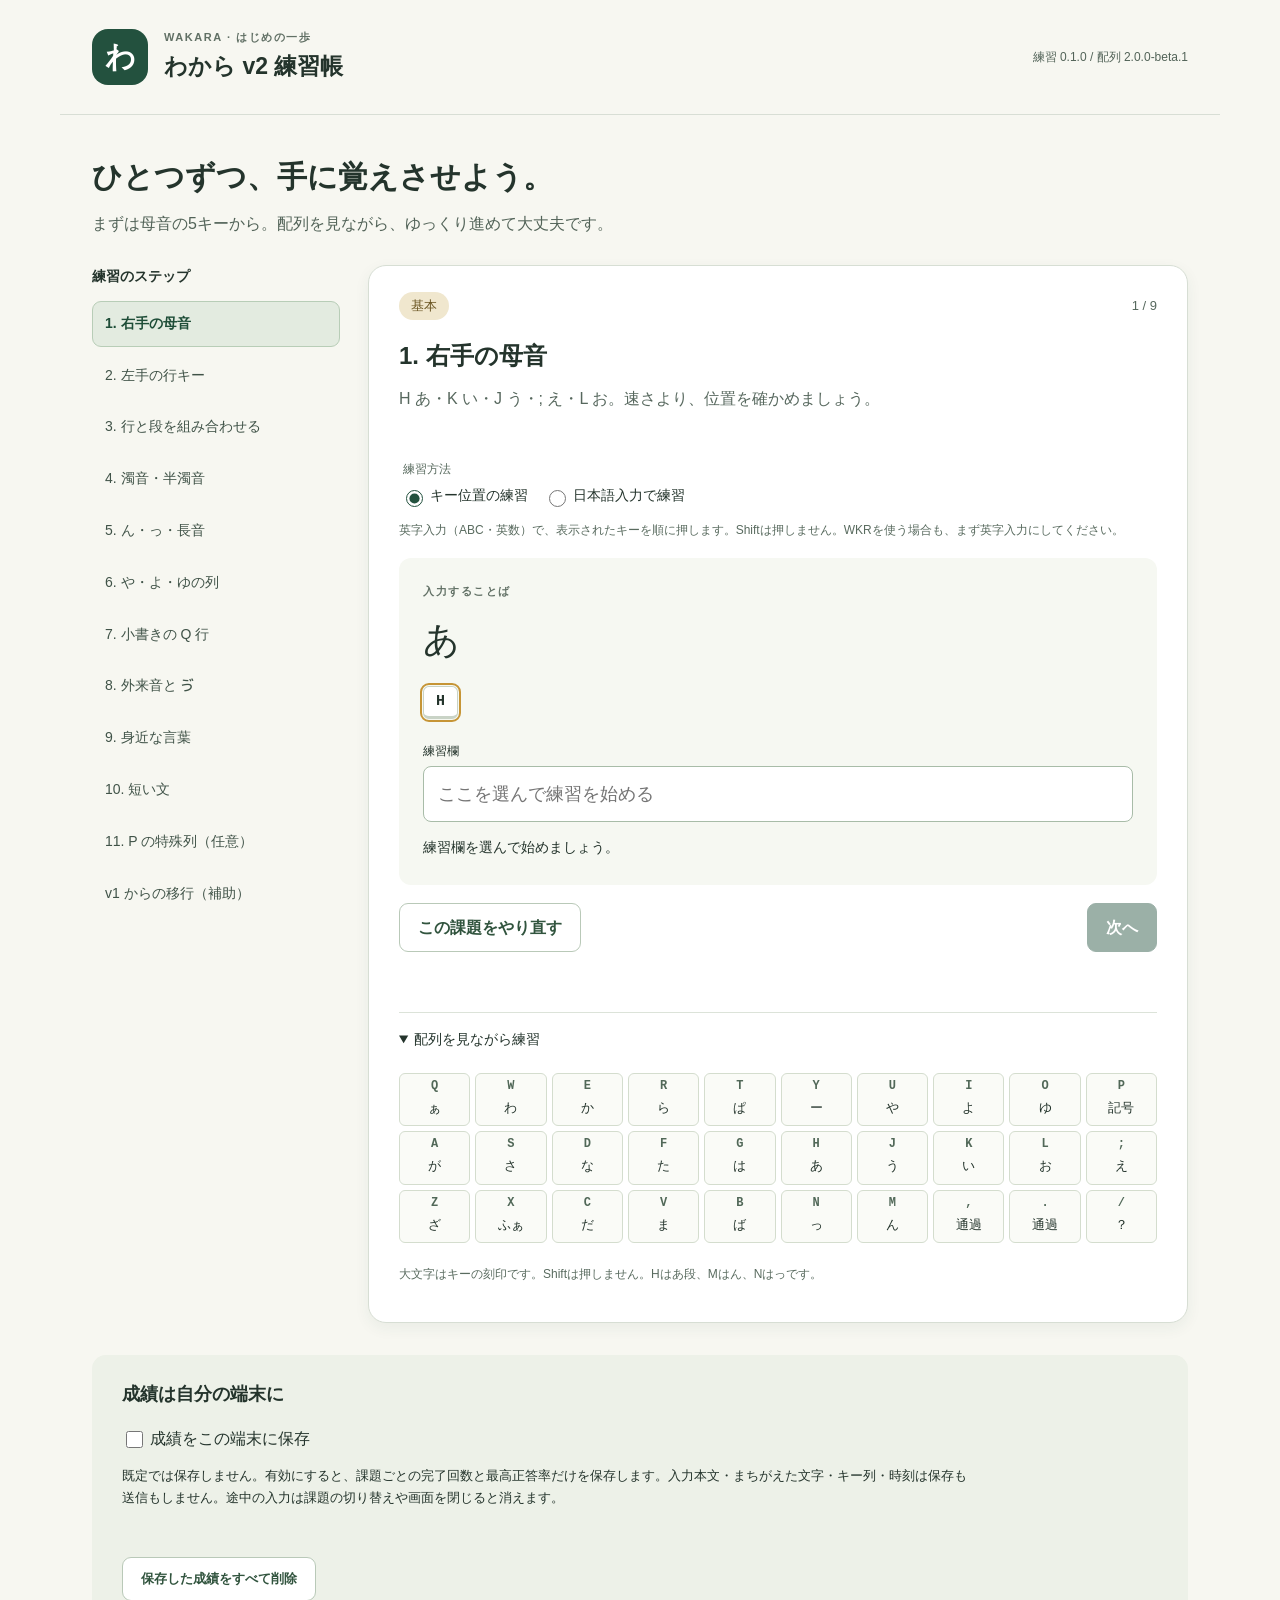
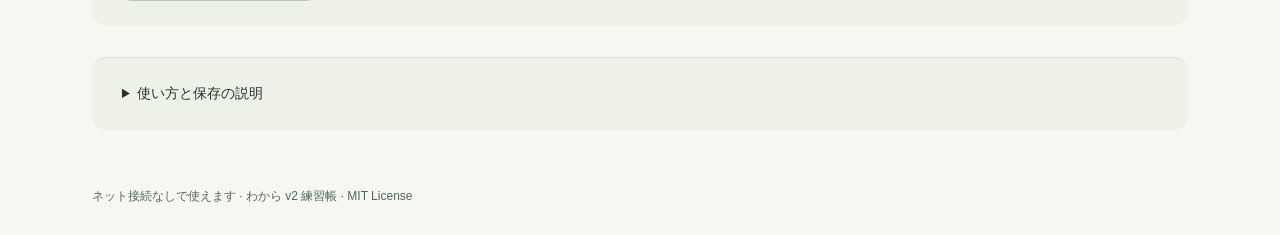
==== Resources/Practice/index.html @ 9de56400 "feat: prepare independent Wakara v2 public beta Add the reviewed converter, canonical layout snapsho" ====
<!doctype html>
<html lang="ja"><head><meta charset="utf-8">
<meta name="viewport" content="width=device-width,initial-scale=1">
<meta http-equiv="Content-Security-Policy" content="default-src 'none'; script-src 'self'; style-src 'self'; img-src 'self' data:; connect-src 'none'; base-uri 'none'; form-action 'none'; frame-src 'none'; object-src 'none'">
<link rel="icon" href="data:,">
<title>わから v2 練習帳</title><link rel="stylesheet" href="style.css">
<script src="data.js" defer></script><script src="core.js" defer></script><script src="app.js" defer></script>
</head><body>
<header><div class="brand"><span class="mark" aria-hidden="true">わ</span><div><p class="eyebrow">WAKARA · はじめの一歩</p><h1>わから v2 練習帳</h1></div></div><p id="versions"></p></header>
<main><section class="intro"><h2>ひとつずつ、手に覚えさせよう。</h2><p>まずは母音の5キーから。配列を見ながら、ゆっくり進めて大丈夫です。</p></section>
<div class="workspace"><nav aria-label="練習課題"><h2>練習のステップ</h2><div id="lessons"></div></nav>
<section class="practice" aria-labelledby="lesson-title">
<div class="lesson-heading"><span id="stage" class="pill"></span><span id="position"></span></div><h2 id="lesson-title"></h2><p id="tip"></p>
<fieldset class="modes"><legend>練習方法</legend><label><input type="radio" name="mode" value="keys" checked> キー位置の練習</label><label><input type="radio" name="mode" value="ime"> 日本語入力で練習</label></fieldset>
<p id="mode-help" class="help"></p><div class="exercise"><p class="eyebrow">入力することば</p><p id="target" aria-live="polite"></p><div id="keys" aria-label="キーの順番"></div>
<label id="input-label" for="typing">練習欄</label><input id="typing" type="text" autocomplete="off" autocapitalize="off" spellcheck="false" maxlength="160" aria-describedby="mode-help feedback" placeholder="ここを選んで練習を始める"><p id="feedback" role="status" aria-live="polite">準備ができたら、練習欄を選んでください。</p></div>
<div class="actions"><button id="retry" class="secondary">この課題をやり直す</button><button id="next" disabled>次へ</button></div><p id="score" aria-live="polite"></p>
<details open><summary>配列を見ながら練習</summary><div id="keyboard" aria-label="v2の基本配列"></div><p class="help">大文字はキーの刻印です。Shiftは押しません。Hはあ段、Mはん、Nはっです。</p></details>
</section></div>
<section class="privacy" aria-labelledby="privacy-title"><h2 id="privacy-title">成績は自分の端末に</h2><label><input id="save" type="checkbox"> 成績をこの端末に保存</label><p>既定では保存しません。有効にすると、課題ごとの完了回数と最高正答率だけを保存します。入力本文・まちがえた文字・キー列・時刻は保存も送信もしません。途中の入力は課題の切り替えや画面を閉じると消えます。</p><p id="storage-status" role="status"></p><button id="delete" class="secondary">保存した成績をすべて削除</button></section>
<details class="privacy"><summary>使い方と保存の説明</summary><p>キー位置の練習では英字入力を選び、表示されたキーを順に押します。日本語入力で練習するときは、WKR macOSなどを起動し、ひらがなを確定してから、もう一度Enterで採点します。漢字へ変換せず、見本のひらがなを入力してください。</p><p>ブラウザ版の保存先は、この配信元のlocalStorage（wakara.practice.v1.2.0.0-beta.1）です。同梱macOS版はPublic専用のApplication Support内のpractice-progress.jsonへ保存します。保存チェックを外すと、この版の保存済み成績を消して保存を止めます。ブラウザのサイトデータ削除でも消せます。端末間の同期はしません。</p><p>正答率は、キー位置モードでは正しいキー数 / 押したキー数、日本語入力モードでは正しい回答数 / 提出した回答数です。最高値は両モード共通です。記録できない環境では保存せず練習を続けます。</p></details>
</main><footer>ネット接続なしで使えます · わから v2 練習帳 · MIT License</footer></body></html>
---- Resources/Practice/style.css ----
*{box-sizing:border-box}body{margin:0;color:#24342c;background:#f7f7f1;font-family:-apple-system,BlinkMacSystemFont,"Hiragino Sans",sans-serif;line-height:1.7}header,main,footer{max-width:1160px;margin:auto;padding:28px 32px}header{display:flex;align-items:center;justify-content:space-between;border-bottom:1px solid #d8ded5;gap:20px}.brand{display:flex;align-items:center;gap:16px}.mark{display:grid;place-items:center;background:#23513e;color:#fff;width:56px;height:56px;border-radius:16px;font-size:30px;font-weight:700}.eyebrow{font-size:11px;letter-spacing:.14em;font-weight:700;color:#617065;margin:0}h1{font-size:23px;margin:0}#versions{font-size:12px;color:#526358;max-width:300px}.intro{margin:0 0 28px}.intro h2{font-size:30px;margin:8px 0}.intro p{margin:8px 0;color:#526358}.workspace{display:grid;grid-template-columns:248px minmax(0,1fr);gap:28px}nav h2{font-size:14px;margin:0 0 12px}#lessons{display:flex;flex-direction:column;gap:6px}button,input{font:inherit}button{cursor:pointer;border:1px solid #23513e;border-radius:9px;padding:10px 18px;background:#23513e;color:white;font-weight:600}button:disabled{opacity:.45;cursor:default}button:hover:not(:disabled){filter:brightness(.95)}button:focus-visible,input:focus-visible,summary:focus-visible,a:focus-visible{outline:3px solid #c28a25;outline-offset:3px}nav button{background:transparent;border-color:transparent;color:#405348;text-align:left;padding:10px 12px;font-size:14px;font-weight:500}nav button[aria-current=true]{background:#e3ebe0;color:#1e4d37;border-color:#b8cdb7;font-weight:700}.badge{font-size:10px;color:#576a59;display:block}.practice{background:#fff;border:1px solid #d7ded4;border-radius:18px;padding:26px 30px;box-shadow:0 5px 15px #244d3910}.lesson-heading{display:flex;justify-content:space-between;align-items:center;font-size:13px;color:#57695e}.pill{background:#f0e7ce;color:#695421;padding:3px 12px;border-radius:30px}#lesson-title{font-size:24px;margin:16px 0 8px}#tip{margin:0 0 22px;color:#57685e;min-height:52px}.modes{border:0;padding:0;display:flex;flex-wrap:wrap;gap:16px}.modes legend{font-size:12px;color:#596b5f;margin-bottom:5px}.modes label{font-size:14px}input[type=radio],input[type=checkbox]{accent-color:#23513e;width:17px;height:17px;vertical-align:middle}.help{font-size:12px;color:#596b5f}.exercise{background:#f6f8f2;border-radius:12px;padding:24px;margin:18px 0}#target{font-size:36px;letter-spacing:.06em;margin:8px 0 16px;overflow-wrap:anywhere}#keys{display:flex;flex-wrap:wrap;gap:7px;margin-bottom:22px}kbd{font:600 15px ui-monospace,monospace;background:white;border:1px solid #c9d3c6;border-bottom-width:3px;border-radius:6px;padding:6px 12px;min-width:34px;text-align:center}kbd.done{color:#315d42;background:#dcebdc;border-color:#bfd0b9}kbd.current{outline:2px solid #c69536;outline-offset:1px}#input-label{font-size:12px;display:block;margin-bottom:4px}#typing{display:block;width:100%;padding:12px 14px;background:#fff;border:1px solid #a8bca8;border-radius:8px;font-size:18px}#feedback{font-size:14px;margin-bottom:0;min-height:25px}.actions{display:flex;justify-content:space-between;gap:16px}.secondary{background:white;color:#31543e;border-color:#b9c9b8}#score{min-height:24px;color:#23513e;font-weight:700}details{margin-top:20px;border-top:1px solid #dce3d9;padding-top:15px}summary{cursor:pointer;font-size:14px}#keyboard{margin:16px 0;overflow-x:auto}.keyrow{display:grid;grid-template-columns:repeat(10,minmax(38px,1fr));gap:5px;margin:5px 0;min-width:425px}.keycap{border:1px solid #d4ddce;border-radius:6px;text-align:center;padding:5px 0;background:#fafbf7}.keycap b{display:block;font:600 12px ui-monospace,monospace;color:#516858}.keycap span{font-size:13px}.privacy{margin-top:32px;background:#edf1e8;padding:24px 30px;border-radius:14px}.privacy h2{font-size:18px;margin-top:0}.privacy p{font-size:13px;max-width:850px}.privacy button{font-size:13px}footer{font-size:12px;color:#536759}a{color:#23513e}#storage-status{min-height:22px} @media(max-width:760px){header,main,footer{padding:20px 16px}header{align-items:flex-start;flex-direction:column;gap:4px}.intro h2{font-size:24px}.workspace{grid-template-columns:minmax(0,1fr)}#lessons{flex-direction:row;overflow:auto;padding-bottom:6px}nav button{flex:0 0 180px}.practice{padding:22px 16px}#target{font-size:29px}.exercise{padding:18px 14px}#tip{min-height:0}.privacy{padding:22px 18px}} @media(prefers-reduced-motion:reduce){*{scroll-behavior:auto}}

.workspace>nav,.practice{min-width:0}
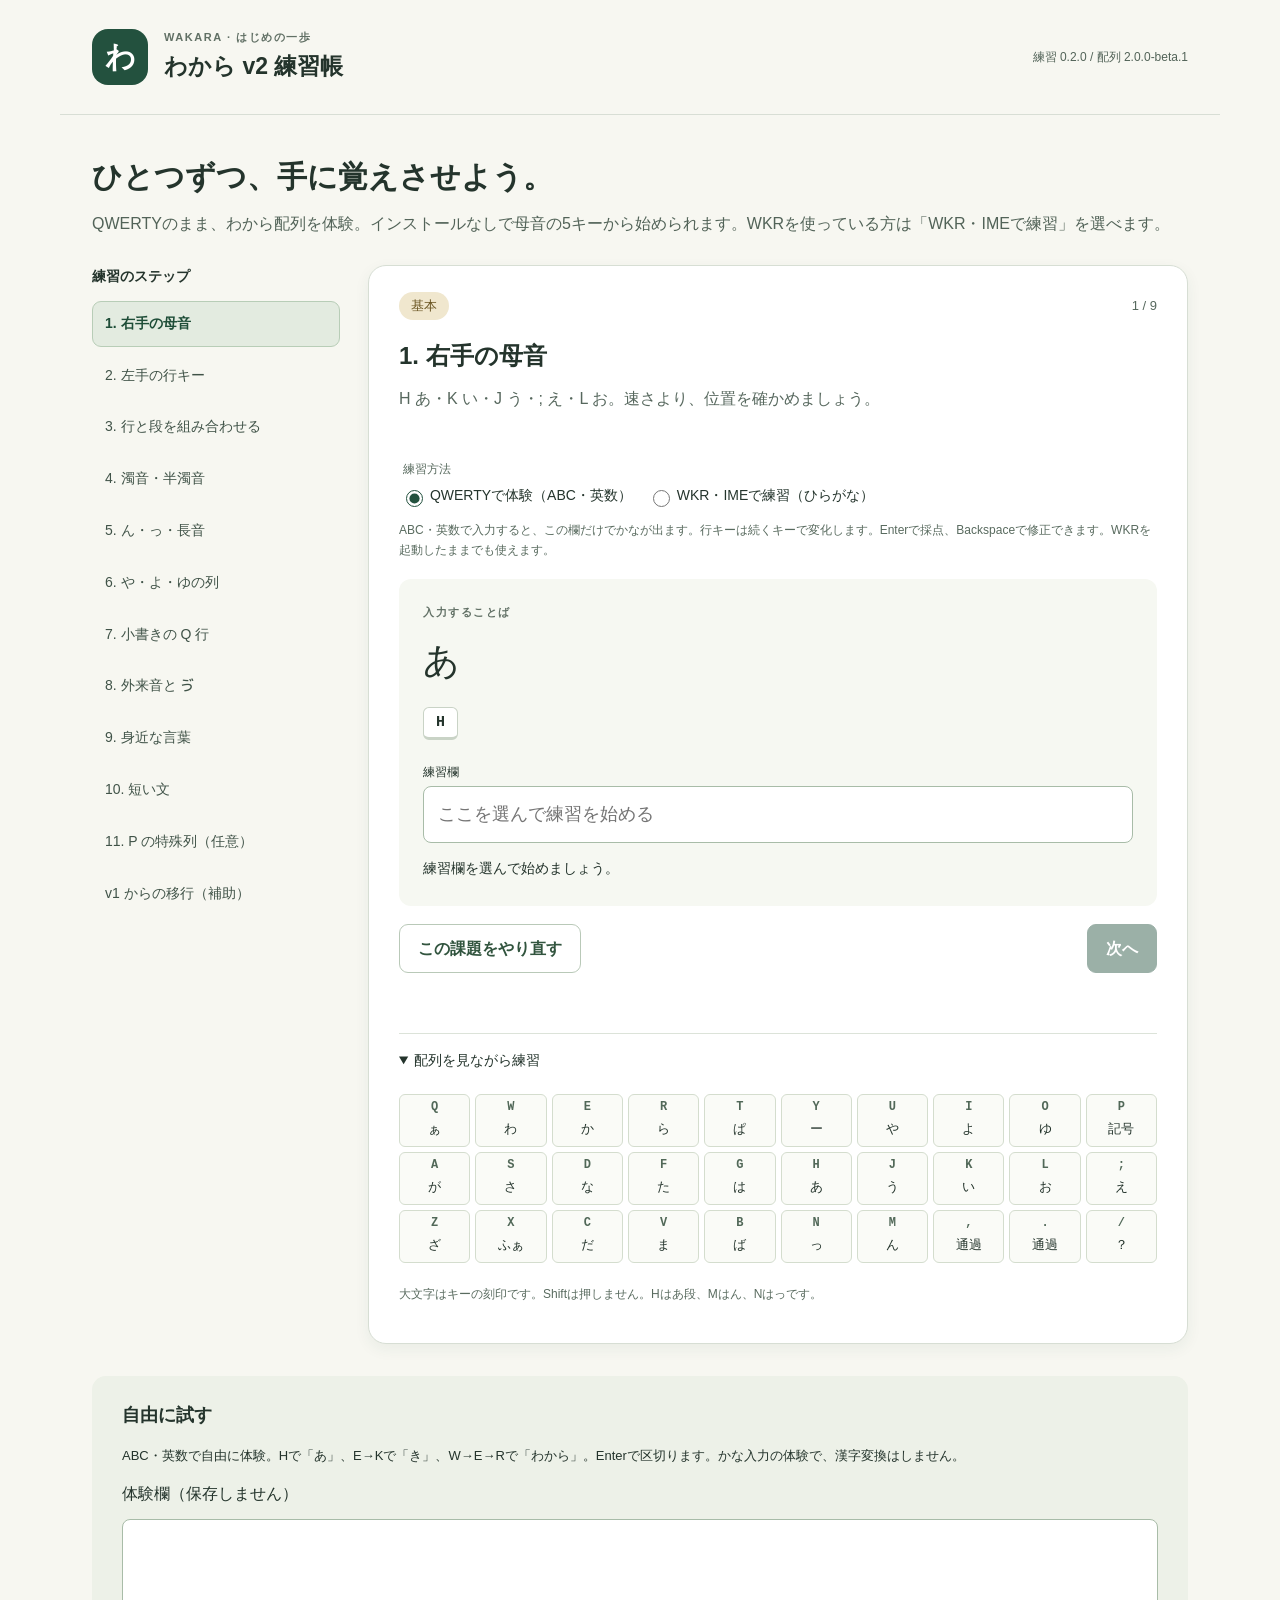
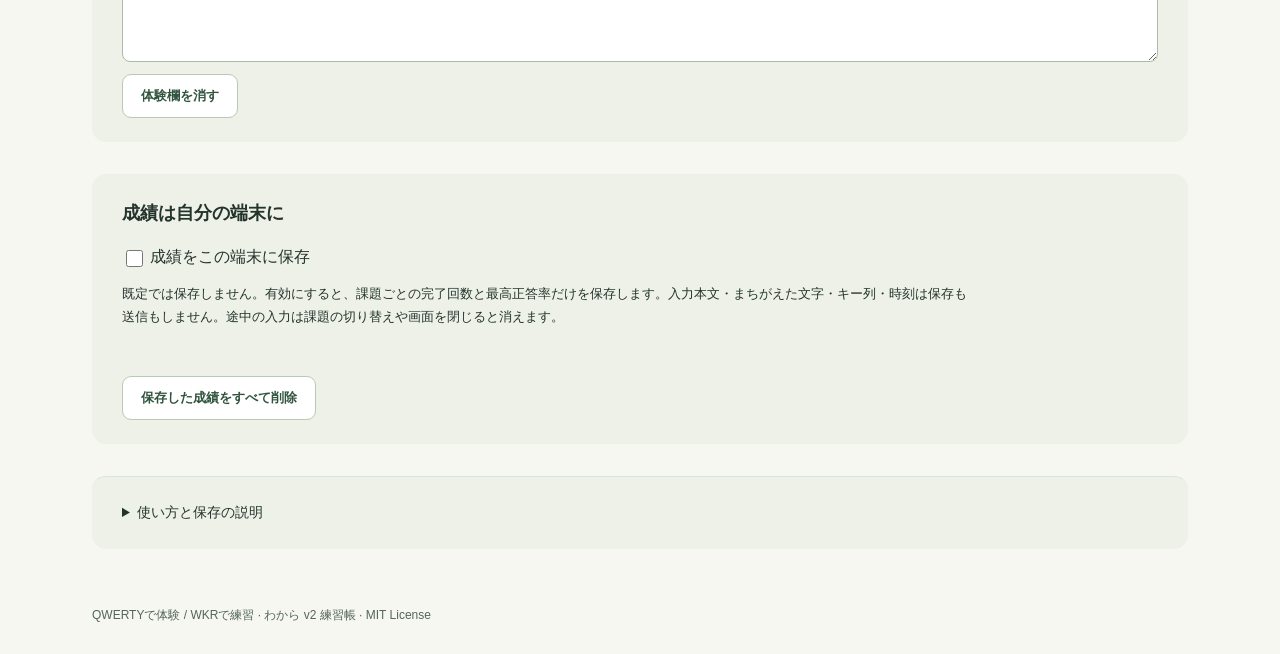
==== commit 246ff017: "Prepare separate v1, v2 and offline practice apps for direct distribution Build the two frozen layou" ====
--- a/Resources/Practice/index.html
+++ b/Resources/Practice/index.html
@@ -4,19 +4,21 @@
 <meta http-equiv="Content-Security-Policy" content="default-src 'none'; script-src 'self'; style-src 'self'; img-src 'self' data:; connect-src 'none'; base-uri 'none'; form-action 'none'; frame-src 'none'; object-src 'none'">
 <link rel="icon" href="data:,">
 <title>わから v2 練習帳</title><link rel="stylesheet" href="style.css">
+<script src="engine.js" defer></script>
 <script src="data.js" defer></script><script src="core.js" defer></script><script src="app.js" defer></script>
 </head><body>
 <header><div class="brand"><span class="mark" aria-hidden="true">わ</span><div><p class="eyebrow">WAKARA · はじめの一歩</p><h1>わから v2 練習帳</h1></div></div><p id="versions"></p></header>
-<main><section class="intro"><h2>ひとつずつ、手に覚えさせよう。</h2><p>まずは母音の5キーから。配列を見ながら、ゆっくり進めて大丈夫です。</p></section>
+<main><section class="intro"><h2>ひとつずつ、手に覚えさせよう。</h2><p>QWERTYのまま、わから配列を体験。インストールなしで母音の5キーから始められます。WKRを使っている方は「WKR・IMEで練習」を選べます。</p></section>
 <div class="workspace"><nav aria-label="練習課題"><h2>練習のステップ</h2><div id="lessons"></div></nav>
 <section class="practice" aria-labelledby="lesson-title">
 <div class="lesson-heading"><span id="stage" class="pill"></span><span id="position"></span></div><h2 id="lesson-title"></h2><p id="tip"></p>
-<fieldset class="modes"><legend>練習方法</legend><label><input type="radio" name="mode" value="keys" checked> キー位置の練習</label><label><input type="radio" name="mode" value="ime"> 日本語入力で練習</label></fieldset>
+<fieldset class="modes"><legend>練習方法</legend><label><input type="radio" name="mode" value="trial" checked> QWERTYで体験（ABC・英数）</label><label><input type="radio" name="mode" value="ime"> WKR・IMEで練習（ひらがな）</label></fieldset>
 <p id="mode-help" class="help"></p><div class="exercise"><p class="eyebrow">入力することば</p><p id="target" aria-live="polite"></p><div id="keys" aria-label="キーの順番"></div>
 <label id="input-label" for="typing">練習欄</label><input id="typing" type="text" autocomplete="off" autocapitalize="off" spellcheck="false" maxlength="160" aria-describedby="mode-help feedback" placeholder="ここを選んで練習を始める"><p id="feedback" role="status" aria-live="polite">準備ができたら、練習欄を選んでください。</p></div>
 <div class="actions"><button id="retry" class="secondary">この課題をやり直す</button><button id="next" disabled>次へ</button></div><p id="score" aria-live="polite"></p>
 <details open><summary>配列を見ながら練習</summary><div id="keyboard" aria-label="v2の基本配列"></div><p class="help">大文字はキーの刻印です。Shiftは押しません。Hはあ段、Mはん、Nはっです。</p></details>
 </section></div>
+<section class="privacy" aria-labelledby="free-title"><h2 id="free-title">自由に試す</h2><p id="free-help"></p><label for="free-typing">体験欄（保存しません）</label><textarea id="free-typing" rows="3" maxlength="1000" autocomplete="off" autocapitalize="off" spellcheck="false" aria-describedby="free-help"></textarea><button id="free-clear" class="secondary">体験欄を消す</button></section>
 <section class="privacy" aria-labelledby="privacy-title"><h2 id="privacy-title">成績は自分の端末に</h2><label><input id="save" type="checkbox"> 成績をこの端末に保存</label><p>既定では保存しません。有効にすると、課題ごとの完了回数と最高正答率だけを保存します。入力本文・まちがえた文字・キー列・時刻は保存も送信もしません。途中の入力は課題の切り替えや画面を閉じると消えます。</p><p id="storage-status" role="status"></p><button id="delete" class="secondary">保存した成績をすべて削除</button></section>
-<details class="privacy"><summary>使い方と保存の説明</summary><p>キー位置の練習では英字入力を選び、表示されたキーを順に押します。日本語入力で練習するときは、WKR macOSなどを起動し、ひらがなを確定してから、もう一度Enterで採点します。漢字へ変換せず、見本のひらがなを入力してください。</p><p>ブラウザ版の保存先は、この配信元のlocalStorage（wakara.practice.v1.2.0.0-beta.1）です。同梱macOS版はPublic専用のApplication Support内のpractice-progress.jsonへ保存します。保存チェックを外すと、この版の保存済み成績を消して保存を止めます。ブラウザのサイトデータ削除でも消せます。端末間の同期はしません。</p><p>正答率は、キー位置モードでは正しいキー数 / 押したキー数、日本語入力モードでは正しい回答数 / 提出した回答数です。最高値は両モード共通です。記録できない環境では保存せず練習を続けます。</p></details>
-</main><footer>ネット接続なしで使えます · わから v2 練習帳 · MIT License</footer></body></html>
+<details class="privacy"><summary>使い方と保存の説明</summary><p>QWERTYで体験: ABC・英数に切り替えて使います。WKRは起動したままで構いません。入力は練習欄内だけでかなに変わり、他のアプリやOSの配列は変えません。Enterで区切り・採点、Backspaceで仮表示を取り消すか1文字削除します。文字の途中への挿入・選択範囲の編集は行わず、末尾から入力します。記号キーの位置はJIS基準で、US配列の記号は実機未確認です。</p><p>WKR・IMEで練習: 普段のWKR v2と日本語入力を使い、ひらがなを確定してから、もう一度Enterで採点します。練習帳は入力結果を受け取り、二重に変換しません。こちらでは通常のカーソル・選択編集を使えます。</p><p>Web版は最初の読み込みに通信します。配布ZIPとmacOS版はオフラインで使えます。Web版の成績保存はこのサイトのlocalStorage、macOS版は各アプリ専用のpractice-progress-v2.jsonです。保存をオフにすると、この配列版の保存済み成績を削除します。端末間やWeb・アプリ間の自動同期はしません。旧練習版と保存先を分けています。</p><p>入力本文・誤入力・キー列・日時は保存・送信しません。自由入力は採点しません。保存する正答率は正しい回答数 / 提出した回答数で、両モード共通です。保存できない環境では保存せず続けます。公開Webサイトの閲覧時には、GitHubがセキュリティ目的でIPアドレスを記録します。</p></details>
+</main><footer>QWERTYで体験 / WKRで練習 · わから v2 練習帳 · MIT License</footer></body></html>
--- a/Resources/Practice/style.css
+++ b/Resources/Practice/style.css
@@ -1,3 +1,5 @@
 *{box-sizing:border-box}body{margin:0;color:#24342c;background:#f7f7f1;font-family:-apple-system,BlinkMacSystemFont,"Hiragino Sans",sans-serif;line-height:1.7}header,main,footer{max-width:1160px;margin:auto;padding:28px 32px}header{display:flex;align-items:center;justify-content:space-between;border-bottom:1px solid #d8ded5;gap:20px}.brand{display:flex;align-items:center;gap:16px}.mark{display:grid;place-items:center;background:#23513e;color:#fff;width:56px;height:56px;border-radius:16px;font-size:30px;font-weight:700}.eyebrow{font-size:11px;letter-spacing:.14em;font-weight:700;color:#617065;margin:0}h1{font-size:23px;margin:0}#versions{font-size:12px;color:#526358;max-width:300px}.intro{margin:0 0 28px}.intro h2{font-size:30px;margin:8px 0}.intro p{margin:8px 0;color:#526358}.workspace{display:grid;grid-template-columns:248px minmax(0,1fr);gap:28px}nav h2{font-size:14px;margin:0 0 12px}#lessons{display:flex;flex-direction:column;gap:6px}button,input{font:inherit}button{cursor:pointer;border:1px solid #23513e;border-radius:9px;padding:10px 18px;background:#23513e;color:white;font-weight:600}button:disabled{opacity:.45;cursor:default}button:hover:not(:disabled){filter:brightness(.95)}button:focus-visible,input:focus-visible,summary:focus-visible,a:focus-visible{outline:3px solid #c28a25;outline-offset:3px}nav button{background:transparent;border-color:transparent;color:#405348;text-align:left;padding:10px 12px;font-size:14px;font-weight:500}nav button[aria-current=true]{background:#e3ebe0;color:#1e4d37;border-color:#b8cdb7;font-weight:700}.badge{font-size:10px;color:#576a59;display:block}.practice{background:#fff;border:1px solid #d7ded4;border-radius:18px;padding:26px 30px;box-shadow:0 5px 15px #244d3910}.lesson-heading{display:flex;justify-content:space-between;align-items:center;font-size:13px;color:#57695e}.pill{background:#f0e7ce;color:#695421;padding:3px 12px;border-radius:30px}#lesson-title{font-size:24px;margin:16px 0 8px}#tip{margin:0 0 22px;color:#57685e;min-height:52px}.modes{border:0;padding:0;display:flex;flex-wrap:wrap;gap:16px}.modes legend{font-size:12px;color:#596b5f;margin-bottom:5px}.modes label{font-size:14px}input[type=radio],input[type=checkbox]{accent-color:#23513e;width:17px;height:17px;vertical-align:middle}.help{font-size:12px;color:#596b5f}.exercise{background:#f6f8f2;border-radius:12px;padding:24px;margin:18px 0}#target{font-size:36px;letter-spacing:.06em;margin:8px 0 16px;overflow-wrap:anywhere}#keys{display:flex;flex-wrap:wrap;gap:7px;margin-bottom:22px}kbd{font:600 15px ui-monospace,monospace;background:white;border:1px solid #c9d3c6;border-bottom-width:3px;border-radius:6px;padding:6px 12px;min-width:34px;text-align:center}kbd.done{color:#315d42;background:#dcebdc;border-color:#bfd0b9}kbd.current{outline:2px solid #c69536;outline-offset:1px}#input-label{font-size:12px;display:block;margin-bottom:4px}#typing{display:block;width:100%;padding:12px 14px;background:#fff;border:1px solid #a8bca8;border-radius:8px;font-size:18px}#feedback{font-size:14px;margin-bottom:0;min-height:25px}.actions{display:flex;justify-content:space-between;gap:16px}.secondary{background:white;color:#31543e;border-color:#b9c9b8}#score{min-height:24px;color:#23513e;font-weight:700}details{margin-top:20px;border-top:1px solid #dce3d9;padding-top:15px}summary{cursor:pointer;font-size:14px}#keyboard{margin:16px 0;overflow-x:auto}.keyrow{display:grid;grid-template-columns:repeat(10,minmax(38px,1fr));gap:5px;margin:5px 0;min-width:425px}.keycap{border:1px solid #d4ddce;border-radius:6px;text-align:center;padding:5px 0;background:#fafbf7}.keycap b{display:block;font:600 12px ui-monospace,monospace;color:#516858}.keycap span{font-size:13px}.privacy{margin-top:32px;background:#edf1e8;padding:24px 30px;border-radius:14px}.privacy h2{font-size:18px;margin-top:0}.privacy p{font-size:13px;max-width:850px}.privacy button{font-size:13px}footer{font-size:12px;color:#536759}a{color:#23513e}#storage-status{min-height:22px} @media(max-width:760px){header,main,footer{padding:20px 16px}header{align-items:flex-start;flex-direction:column;gap:4px}.intro h2{font-size:24px}.workspace{grid-template-columns:minmax(0,1fr)}#lessons{flex-direction:row;overflow:auto;padding-bottom:6px}nav button{flex:0 0 180px}.practice{padding:22px 16px}#target{font-size:29px}.exercise{padding:18px 14px}#tip{min-height:0}.privacy{padding:22px 18px}} @media(prefers-reduced-motion:reduce){*{scroll-behavior:auto}}
 
 .workspace>nav,.practice{min-width:0}
+
+textarea{font:inherit;display:block;width:100%;box-sizing:border-box;margin:12px 0;padding:14px;border:1px solid #a8bca8;border-radius:8px;font-size:22px}textarea:focus-visible{outline:3px solid #c28a25;outline-offset:3px}
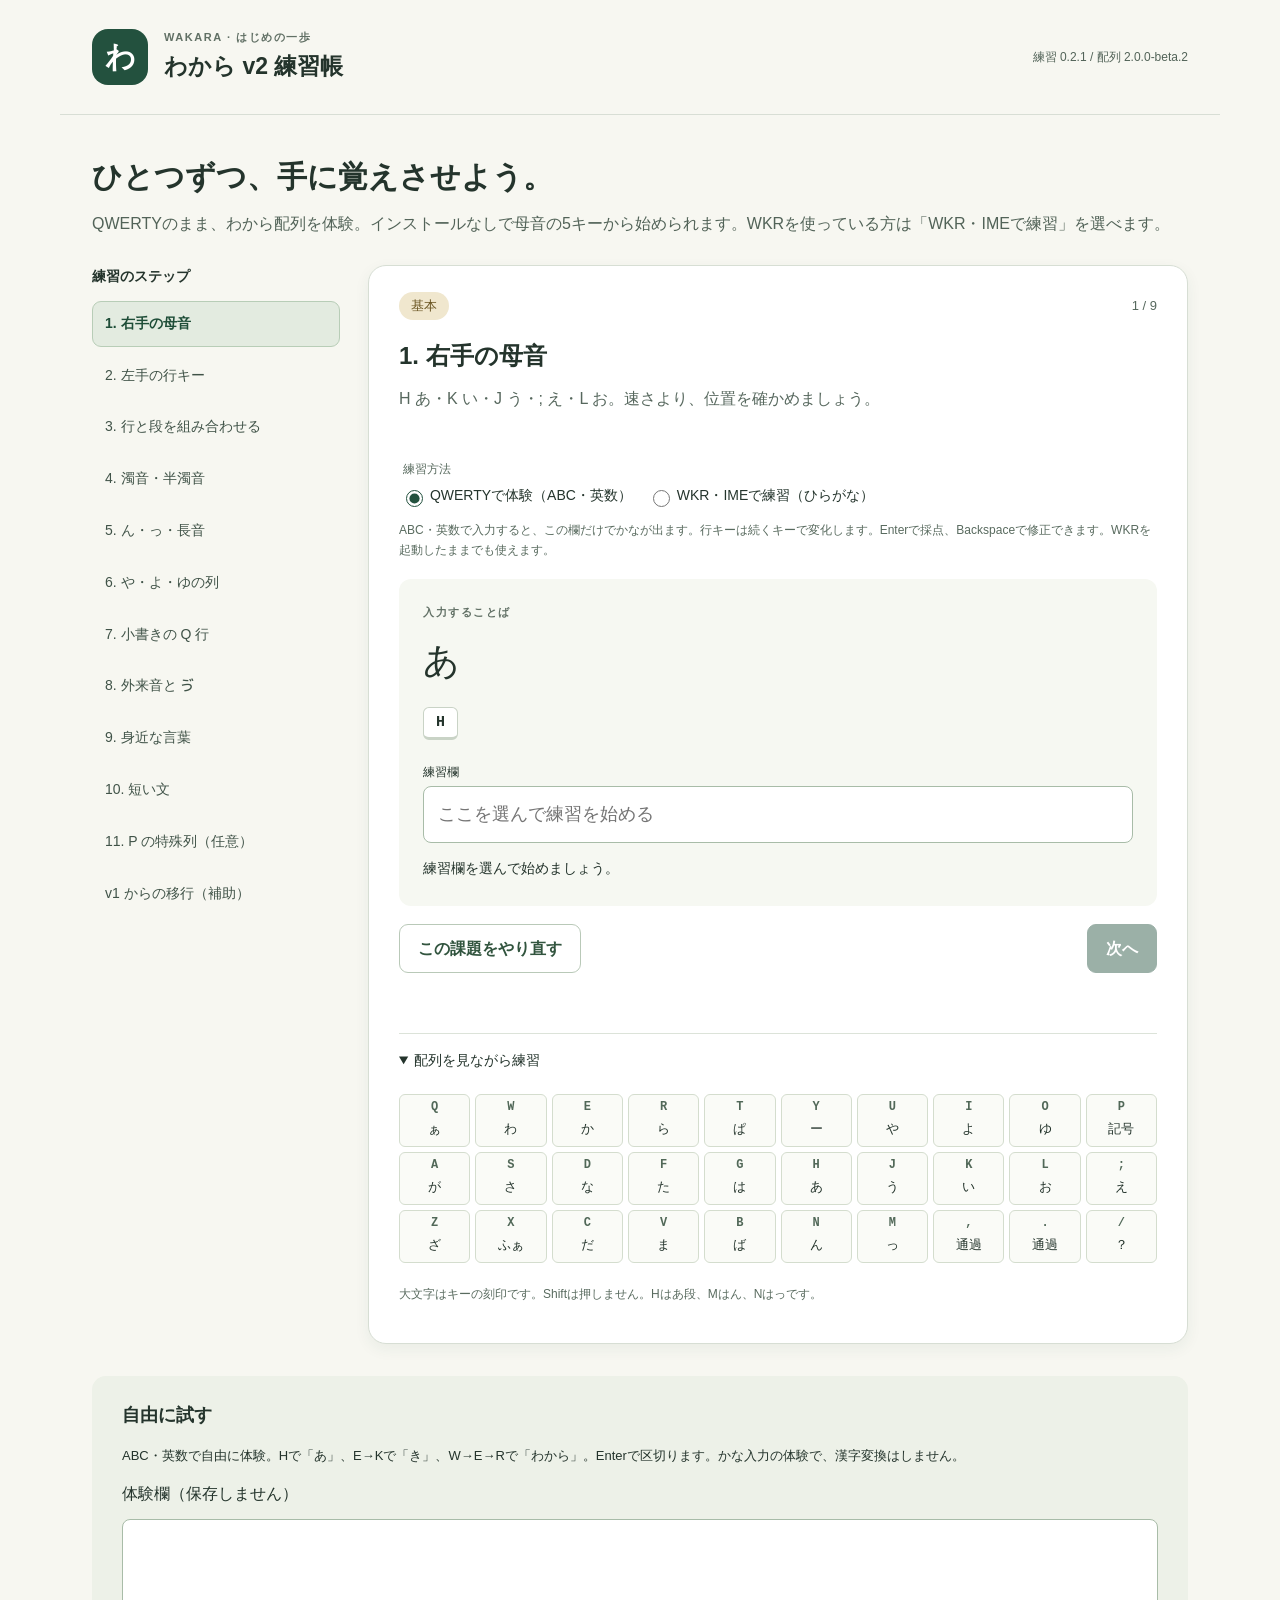
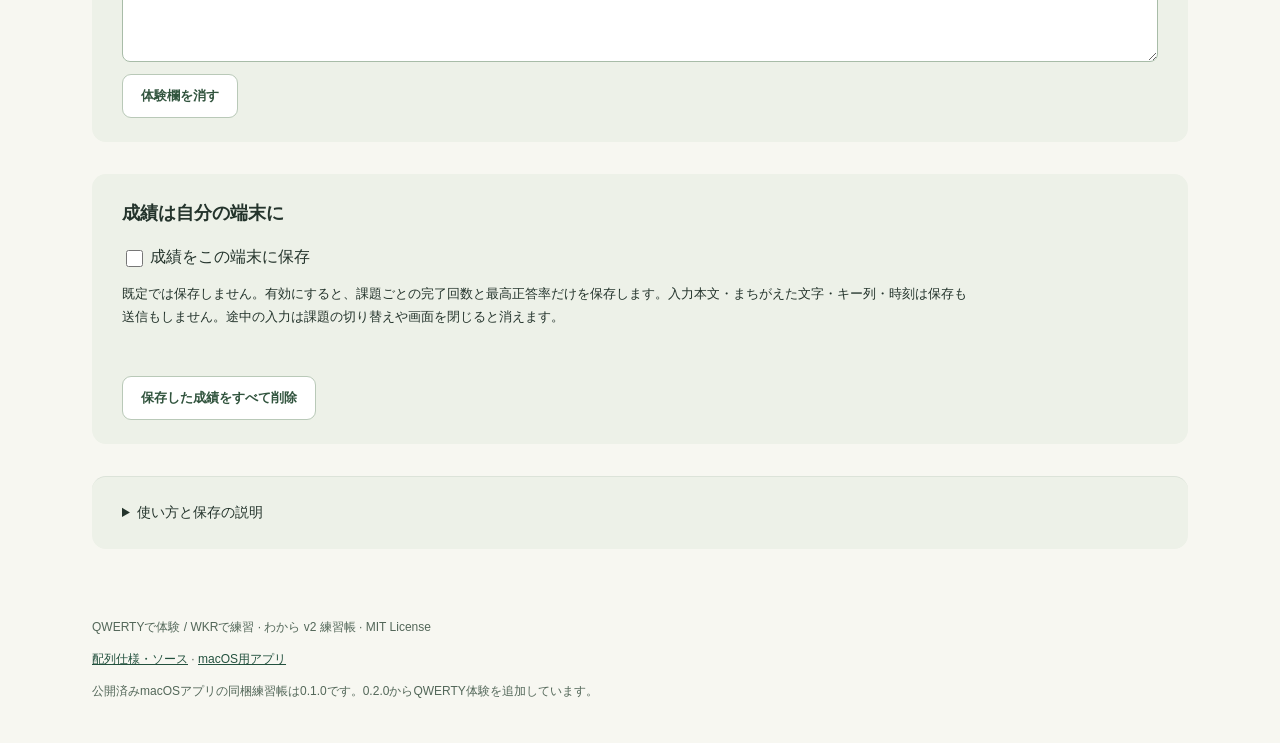
==== commit 46915a15: "Prepare 0.8.0-public.beta.7 with layout 2.0.0-beta.2 and practice 0.2.1 Layout 2.0.0-beta.2 of wkr-l" ====
--- a/Resources/Practice/index.html
+++ b/Resources/Practice/index.html
@@ -21,4 +21,4 @@
 <section class="privacy" aria-labelledby="free-title"><h2 id="free-title">自由に試す</h2><p id="free-help"></p><label for="free-typing">体験欄（保存しません）</label><textarea id="free-typing" rows="3" maxlength="1000" autocomplete="off" autocapitalize="off" spellcheck="false" aria-describedby="free-help"></textarea><button id="free-clear" class="secondary">体験欄を消す</button></section>
 <section class="privacy" aria-labelledby="privacy-title"><h2 id="privacy-title">成績は自分の端末に</h2><label><input id="save" type="checkbox"> 成績をこの端末に保存</label><p>既定では保存しません。有効にすると、課題ごとの完了回数と最高正答率だけを保存します。入力本文・まちがえた文字・キー列・時刻は保存も送信もしません。途中の入力は課題の切り替えや画面を閉じると消えます。</p><p id="storage-status" role="status"></p><button id="delete" class="secondary">保存した成績をすべて削除</button></section>
 <details class="privacy"><summary>使い方と保存の説明</summary><p>QWERTYで体験: ABC・英数に切り替えて使います。WKRは起動したままで構いません。入力は練習欄内だけでかなに変わり、他のアプリやOSの配列は変えません。Enterで区切り・採点、Backspaceで仮表示を取り消すか1文字削除します。文字の途中への挿入・選択範囲の編集は行わず、末尾から入力します。記号キーの位置はJIS基準で、US配列の記号は実機未確認です。</p><p>WKR・IMEで練習: 普段のWKR v2と日本語入力を使い、ひらがなを確定してから、もう一度Enterで採点します。練習帳は入力結果を受け取り、二重に変換しません。こちらでは通常のカーソル・選択編集を使えます。</p><p>Web版は最初の読み込みに通信します。配布ZIPとmacOS版はオフラインで使えます。Web版の成績保存はこのサイトのlocalStorage、macOS版は各アプリ専用のpractice-progress-v2.jsonです。保存をオフにすると、この配列版の保存済み成績を削除します。端末間やWeb・アプリ間の自動同期はしません。旧練習版と保存先を分けています。</p><p>入力本文・誤入力・キー列・日時は保存・送信しません。自由入力は採点しません。保存する正答率は正しい回答数 / 提出した回答数で、両モード共通です。保存できない環境では保存せず続けます。公開Webサイトの閲覧時には、GitHubがセキュリティ目的でIPアドレスを記録します。</p></details>
-</main><footer>QWERTYで体験 / WKRで練習 · わから v2 練習帳 · MIT License</footer></body></html>
+</main><footer><p>QWERTYで体験 / WKRで練習 · わから v2 練習帳 · MIT License</p><p><a href="https://github.com/yuhkis/wkr-layout">配列仕様・ソース</a> · <a href="https://github.com/yuhkis/wkr-macos/releases/tag/v0.8.0-public.beta.5">macOS用アプリ</a></p><p>公開済みmacOSアプリの同梱練習帳は0.1.0です。0.2.0からQWERTY体験を追加しています。</p></footer></body></html>
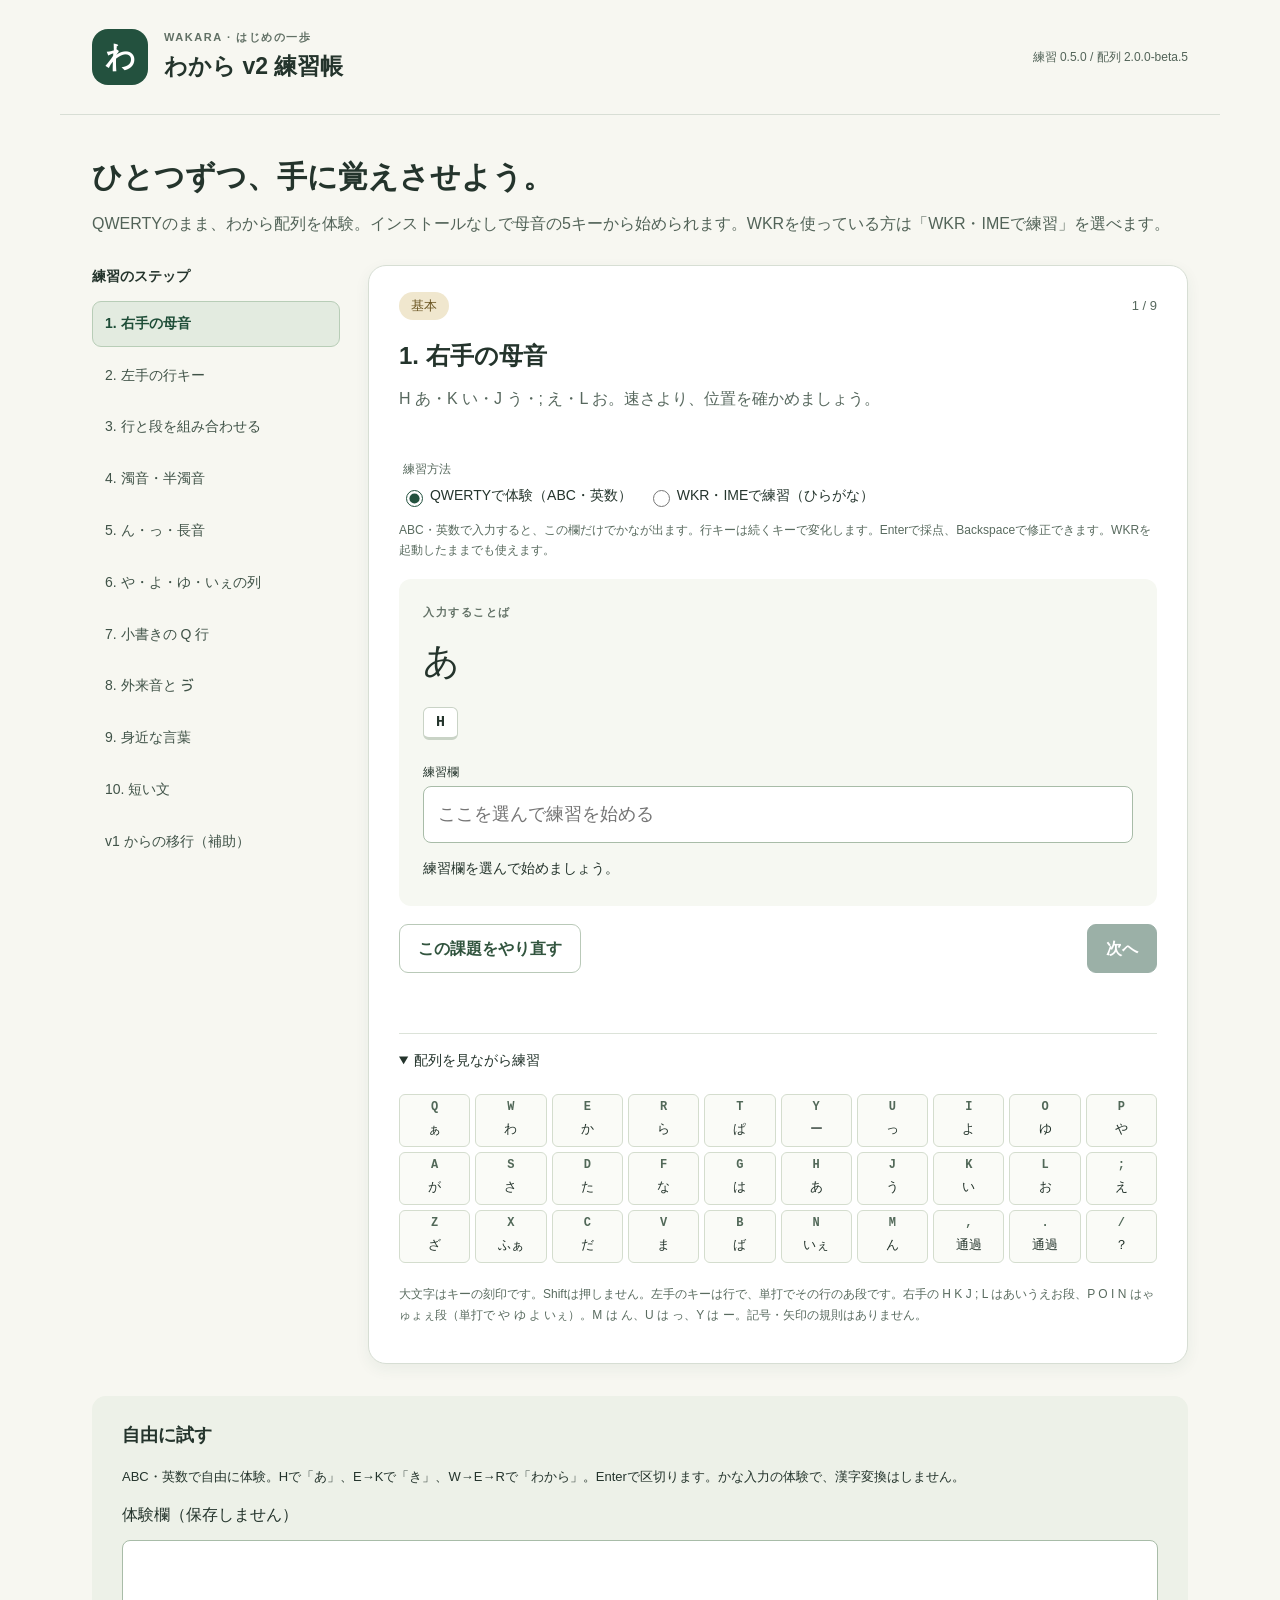
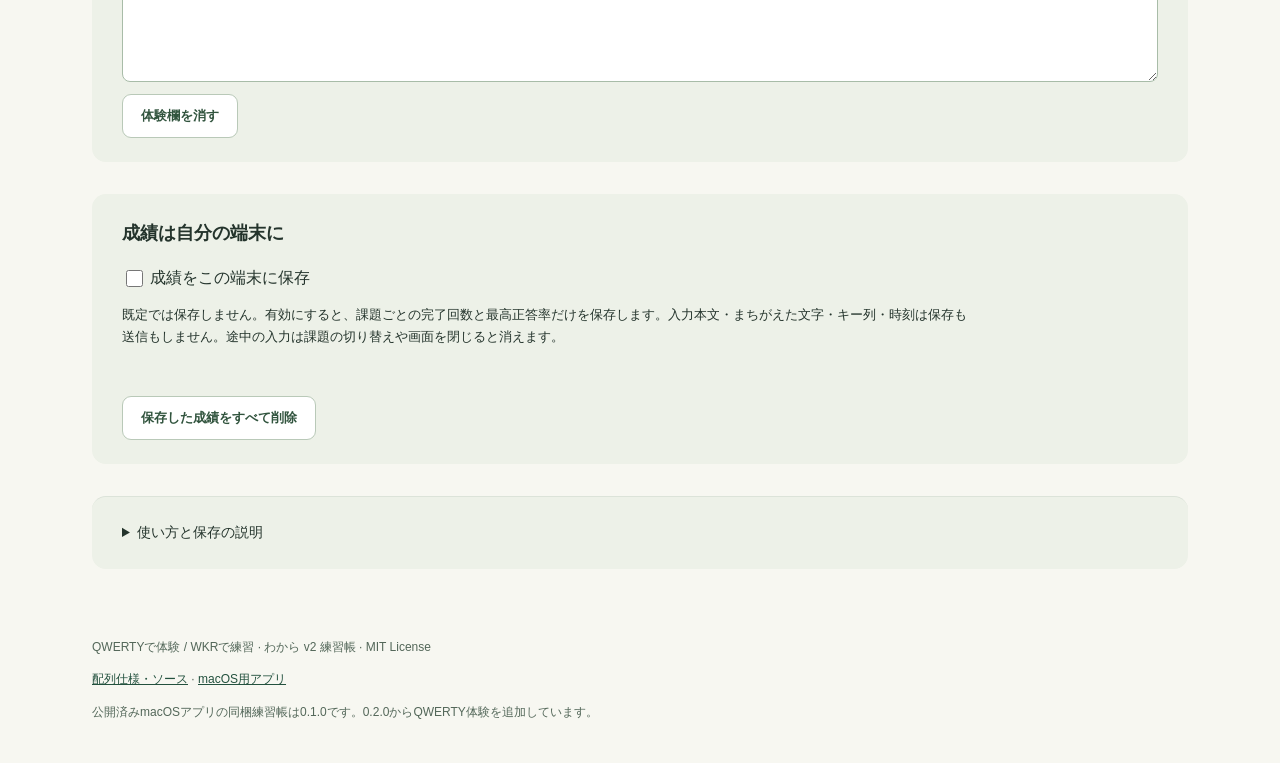
==== commit 8b98e30e: "Prepare aligned layout beta.5 apps with bounded startup recovery Pin the shared practice and 171-rul" ====
--- a/Resources/Practice/index.html
+++ b/Resources/Practice/index.html
@@ -16,7 +16,7 @@
 <p id="mode-help" class="help"></p><div class="exercise"><p class="eyebrow">入力することば</p><p id="target" aria-live="polite"></p><div id="keys" aria-label="キーの順番"></div>
 <label id="input-label" for="typing">練習欄</label><input id="typing" type="text" autocomplete="off" autocapitalize="off" spellcheck="false" maxlength="160" aria-describedby="mode-help feedback" placeholder="ここを選んで練習を始める"><p id="feedback" role="status" aria-live="polite">準備ができたら、練習欄を選んでください。</p></div>
 <div class="actions"><button id="retry" class="secondary">この課題をやり直す</button><button id="next" disabled>次へ</button></div><p id="score" aria-live="polite"></p>
-<details open><summary>配列を見ながら練習</summary><div id="keyboard" aria-label="v2の基本配列"></div><p class="help">大文字はキーの刻印です。Shiftは押しません。Hはあ段、Mはん、Nはっです。</p></details>
+<details open><summary>配列を見ながら練習</summary><div id="keyboard" aria-label="v2の基本配列"></div><p class="help">大文字はキーの刻印です。Shiftは押しません。左手のキーは行で、単打でその行のあ段です。右手の H K J ; L はあいうえお段、P O I N はゃゅょぇ段（単打で や ゆ よ いぇ）。M は ん、U は っ、Y は ー。記号・矢印の規則はありません。</p></details>
 </section></div>
 <section class="privacy" aria-labelledby="free-title"><h2 id="free-title">自由に試す</h2><p id="free-help"></p><label for="free-typing">体験欄（保存しません）</label><textarea id="free-typing" rows="3" maxlength="1000" autocomplete="off" autocapitalize="off" spellcheck="false" aria-describedby="free-help"></textarea><button id="free-clear" class="secondary">体験欄を消す</button></section>
 <section class="privacy" aria-labelledby="privacy-title"><h2 id="privacy-title">成績は自分の端末に</h2><label><input id="save" type="checkbox"> 成績をこの端末に保存</label><p>既定では保存しません。有効にすると、課題ごとの完了回数と最高正答率だけを保存します。入力本文・まちがえた文字・キー列・時刻は保存も送信もしません。途中の入力は課題の切り替えや画面を閉じると消えます。</p><p id="storage-status" role="status"></p><button id="delete" class="secondary">保存した成績をすべて削除</button></section>
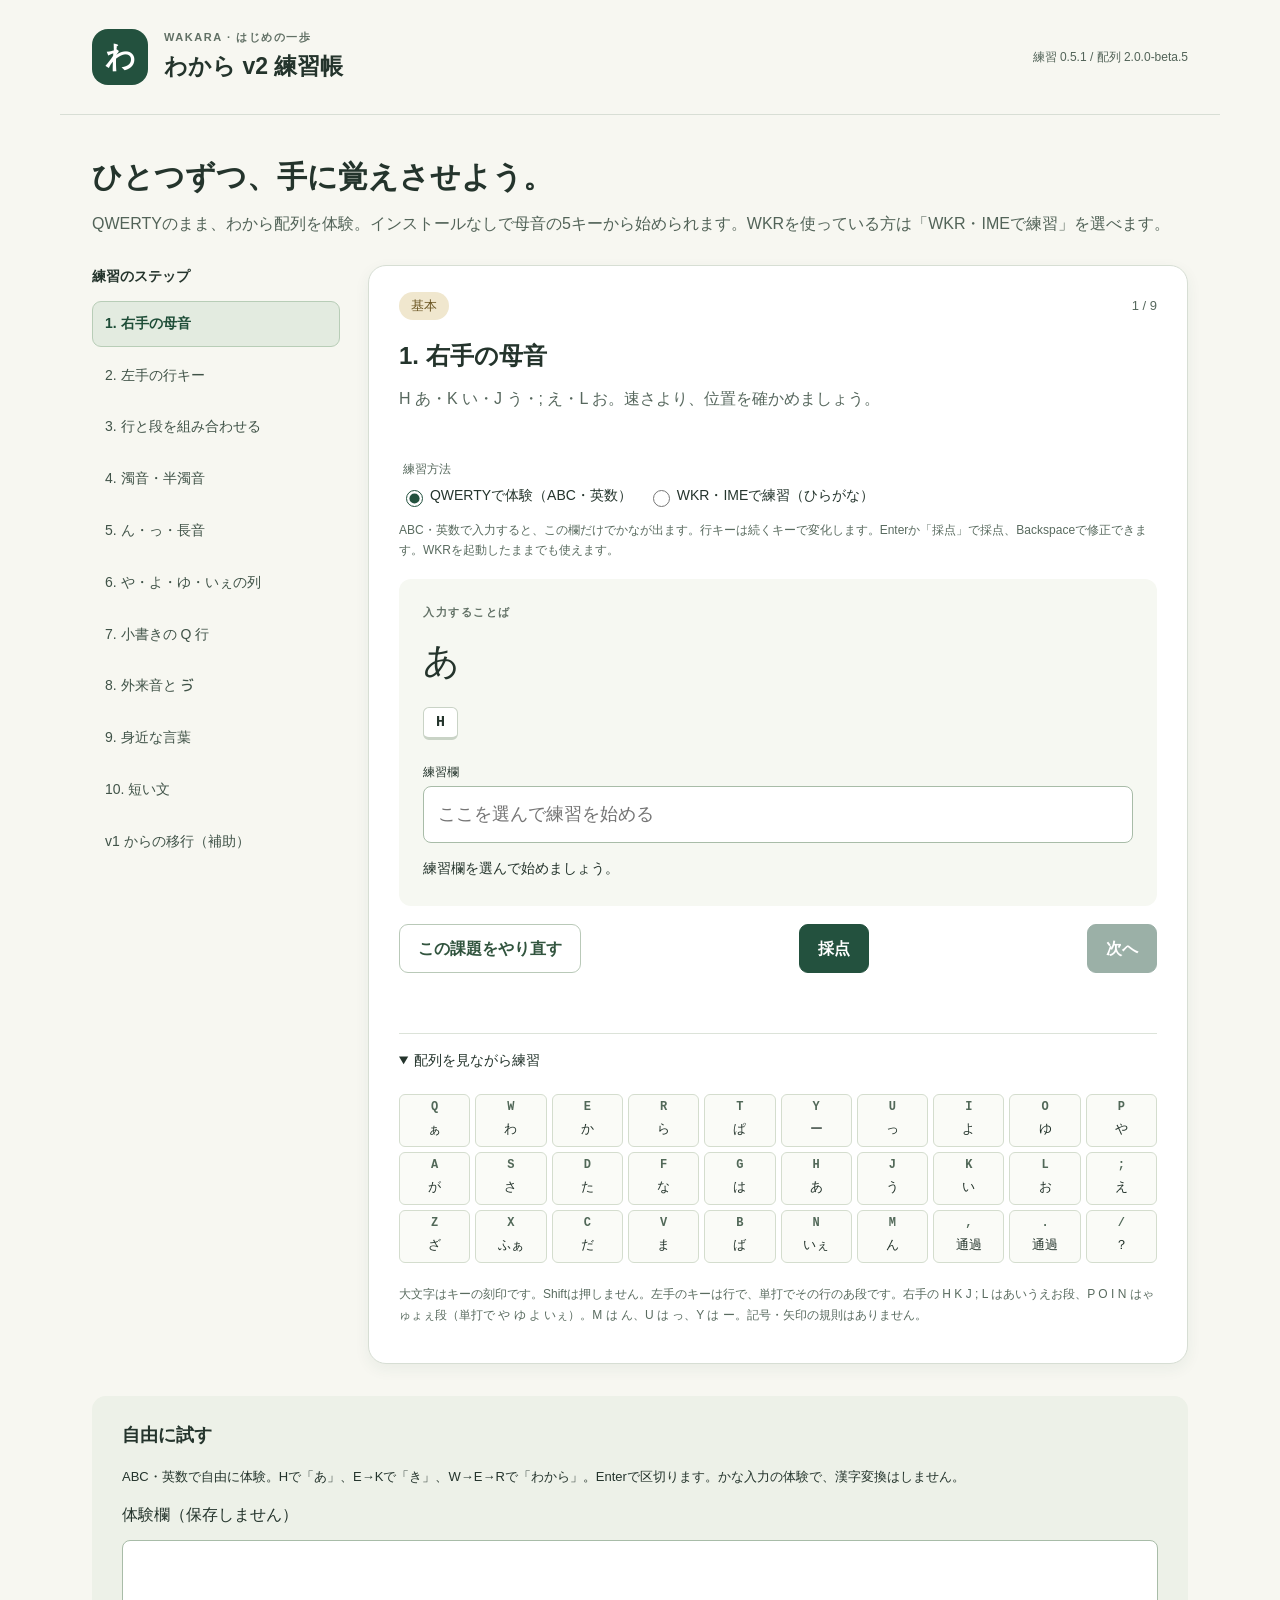
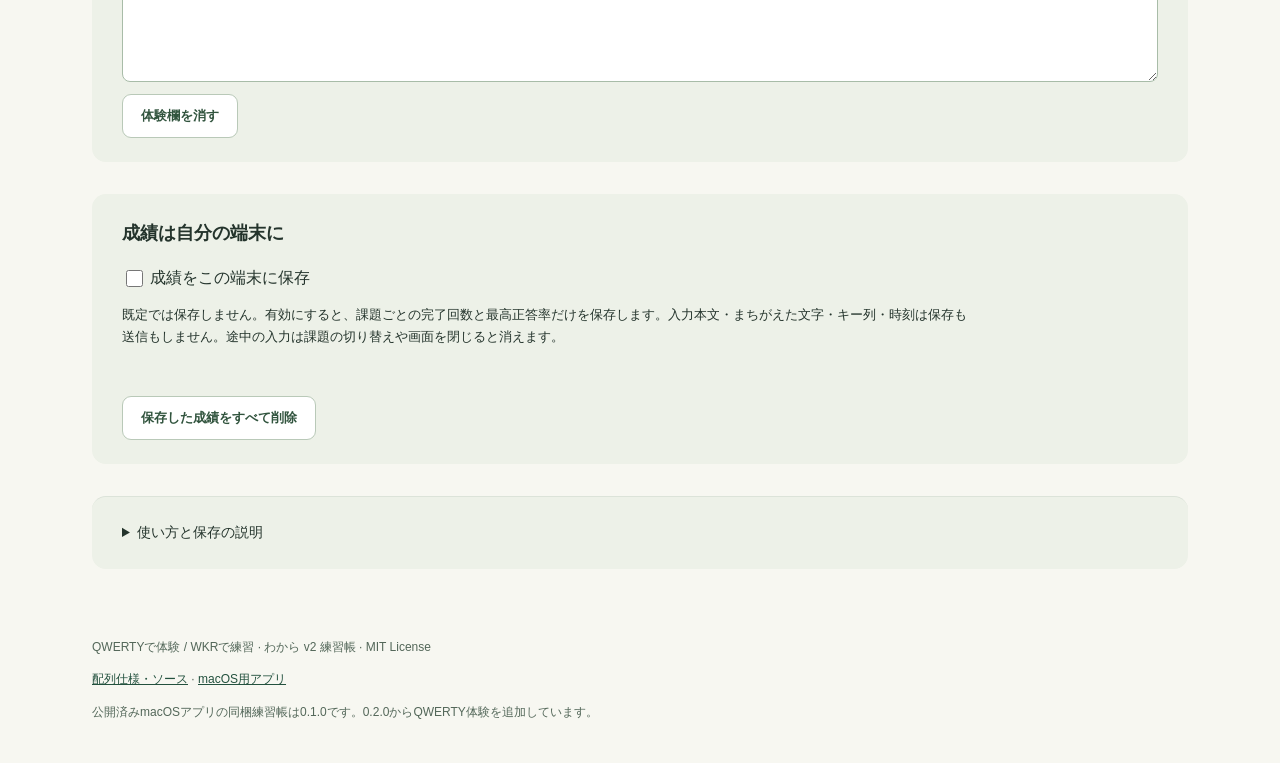
==== commit 3c49d878: "Fix startup status and sync practice grading update Keep permission and tap readiness ahead of menu " ====
--- a/Resources/Practice/index.html
+++ b/Resources/Practice/index.html
@@ -15,10 +15,10 @@
 <fieldset class="modes"><legend>練習方法</legend><label><input type="radio" name="mode" value="trial" checked> QWERTYで体験（ABC・英数）</label><label><input type="radio" name="mode" value="ime"> WKR・IMEで練習（ひらがな）</label></fieldset>
 <p id="mode-help" class="help"></p><div class="exercise"><p class="eyebrow">入力することば</p><p id="target" aria-live="polite"></p><div id="keys" aria-label="キーの順番"></div>
 <label id="input-label" for="typing">練習欄</label><input id="typing" type="text" autocomplete="off" autocapitalize="off" spellcheck="false" maxlength="160" aria-describedby="mode-help feedback" placeholder="ここを選んで練習を始める"><p id="feedback" role="status" aria-live="polite">準備ができたら、練習欄を選んでください。</p></div>
-<div class="actions"><button id="retry" class="secondary">この課題をやり直す</button><button id="next" disabled>次へ</button></div><p id="score" aria-live="polite"></p>
+<div class="actions"><button id="retry" class="secondary">この課題をやり直す</button><button id="grade" type="button">採点</button><button id="next" disabled>次へ</button></div><p id="score" aria-live="polite"></p>
 <details open><summary>配列を見ながら練習</summary><div id="keyboard" aria-label="v2の基本配列"></div><p class="help">大文字はキーの刻印です。Shiftは押しません。左手のキーは行で、単打でその行のあ段です。右手の H K J ; L はあいうえお段、P O I N はゃゅょぇ段（単打で や ゆ よ いぇ）。M は ん、U は っ、Y は ー。記号・矢印の規則はありません。</p></details>
 </section></div>
 <section class="privacy" aria-labelledby="free-title"><h2 id="free-title">自由に試す</h2><p id="free-help"></p><label for="free-typing">体験欄（保存しません）</label><textarea id="free-typing" rows="3" maxlength="1000" autocomplete="off" autocapitalize="off" spellcheck="false" aria-describedby="free-help"></textarea><button id="free-clear" class="secondary">体験欄を消す</button></section>
 <section class="privacy" aria-labelledby="privacy-title"><h2 id="privacy-title">成績は自分の端末に</h2><label><input id="save" type="checkbox"> 成績をこの端末に保存</label><p>既定では保存しません。有効にすると、課題ごとの完了回数と最高正答率だけを保存します。入力本文・まちがえた文字・キー列・時刻は保存も送信もしません。途中の入力は課題の切り替えや画面を閉じると消えます。</p><p id="storage-status" role="status"></p><button id="delete" class="secondary">保存した成績をすべて削除</button></section>
-<details class="privacy"><summary>使い方と保存の説明</summary><p>QWERTYで体験: ABC・英数に切り替えて使います。WKRは起動したままで構いません。入力は練習欄内だけでかなに変わり、他のアプリやOSの配列は変えません。Enterで区切り・採点、Backspaceで仮表示を取り消すか1文字削除します。文字の途中への挿入・選択範囲の編集は行わず、末尾から入力します。記号キーの位置はJIS基準で、US配列の記号は実機未確認です。</p><p>WKR・IMEで練習: 普段のWKR v2と日本語入力を使い、ひらがなを確定してから、もう一度Enterで採点します。練習帳は入力結果を受け取り、二重に変換しません。こちらでは通常のカーソル・選択編集を使えます。</p><p>Web版は最初の読み込みに通信します。配布ZIPとmacOS版はオフラインで使えます。Web版の成績保存はこのサイトのlocalStorage、macOS版は各アプリ専用のpractice-progress-v2.jsonです。保存をオフにすると、この配列版の保存済み成績を削除します。端末間やWeb・アプリ間の自動同期はしません。旧練習版と保存先を分けています。</p><p>入力本文・誤入力・キー列・日時は保存・送信しません。自由入力は採点しません。保存する正答率は正しい回答数 / 提出した回答数で、両モード共通です。保存できない環境では保存せず続けます。公開Webサイトの閲覧時には、GitHubがセキュリティ目的でIPアドレスを記録します。</p></details>
+<details class="privacy"><summary>使い方と保存の説明</summary><p>QWERTYで体験: ABC・英数に切り替えて使います。WKRは起動したままで構いません。入力は練習欄内だけでかなに変わり、他のアプリやOSの配列は変えません。Enterまたは「採点」で区切り・採点、Backspaceで仮表示を取り消すか1文字削除します。文字の途中への挿入・選択範囲の編集は行わず、末尾から入力します。記号キーの位置はJIS基準で、US配列の記号は実機未確認です。</p><p>WKR・IMEで練習: 普段のWKR v2と日本語入力を使い、ひらがなを確定してから、もう一度Enterで採点します。Enterに反応しない場合は「採点」を押してください。練習帳は入力結果を受け取り、二重に変換しません。こちらでは通常のカーソル・選択編集を使えます。</p><p>Web版は最初の読み込みに通信します。配布ZIPとmacOS版はオフラインで使えます。Web版の成績保存はこのサイトのlocalStorage、macOS版は各アプリ専用のpractice-progress-v2.jsonです。保存をオフにすると、この配列版の保存済み成績を削除します。端末間やWeb・アプリ間の自動同期はしません。旧練習版と保存先を分けています。</p><p>入力本文・誤入力・キー列・日時は保存・送信しません。自由入力は採点しません。保存する正答率は正しい回答数 / 提出した回答数で、両モード共通です。保存できない環境では保存せず続けます。公開Webサイトの閲覧時には、GitHubがセキュリティ目的でIPアドレスを記録します。</p></details>
 </main><footer><p>QWERTYで体験 / WKRで練習 · わから v2 練習帳 · MIT License</p><p><a href="https://github.com/yuhkis/wkr-layout">配列仕様・ソース</a> · <a href="https://github.com/yuhkis/wkr-macos/releases/tag/v0.8.0-public.beta.5">macOS用アプリ</a></p><p>公開済みmacOSアプリの同梱練習帳は0.1.0です。0.2.0からQWERTY体験を追加しています。</p></footer></body></html>
--- a/Resources/Practice/style.css
+++ b/Resources/Practice/style.css
@@ -1,4 +1,4 @@
-*{box-sizing:border-box}body{margin:0;color:#24342c;background:#f7f7f1;font-family:-apple-system,BlinkMacSystemFont,"Hiragino Sans",sans-serif;line-height:1.7}header,main,footer{max-width:1160px;margin:auto;padding:28px 32px}header{display:flex;align-items:center;justify-content:space-between;border-bottom:1px solid #d8ded5;gap:20px}.brand{display:flex;align-items:center;gap:16px}.mark{display:grid;place-items:center;background:#23513e;color:#fff;width:56px;height:56px;border-radius:16px;font-size:30px;font-weight:700}.eyebrow{font-size:11px;letter-spacing:.14em;font-weight:700;color:#617065;margin:0}h1{font-size:23px;margin:0}#versions{font-size:12px;color:#526358;max-width:300px}.intro{margin:0 0 28px}.intro h2{font-size:30px;margin:8px 0}.intro p{margin:8px 0;color:#526358}.workspace{display:grid;grid-template-columns:248px minmax(0,1fr);gap:28px}nav h2{font-size:14px;margin:0 0 12px}#lessons{display:flex;flex-direction:column;gap:6px}button,input{font:inherit}button{cursor:pointer;border:1px solid #23513e;border-radius:9px;padding:10px 18px;background:#23513e;color:white;font-weight:600}button:disabled{opacity:.45;cursor:default}button:hover:not(:disabled){filter:brightness(.95)}button:focus-visible,input:focus-visible,summary:focus-visible,a:focus-visible{outline:3px solid #c28a25;outline-offset:3px}nav button{background:transparent;border-color:transparent;color:#405348;text-align:left;padding:10px 12px;font-size:14px;font-weight:500}nav button[aria-current=true]{background:#e3ebe0;color:#1e4d37;border-color:#b8cdb7;font-weight:700}.badge{font-size:10px;color:#576a59;display:block}.practice{background:#fff;border:1px solid #d7ded4;border-radius:18px;padding:26px 30px;box-shadow:0 5px 15px #244d3910}.lesson-heading{display:flex;justify-content:space-between;align-items:center;font-size:13px;color:#57695e}.pill{background:#f0e7ce;color:#695421;padding:3px 12px;border-radius:30px}#lesson-title{font-size:24px;margin:16px 0 8px}#tip{margin:0 0 22px;color:#57685e;min-height:52px}.modes{border:0;padding:0;display:flex;flex-wrap:wrap;gap:16px}.modes legend{font-size:12px;color:#596b5f;margin-bottom:5px}.modes label{font-size:14px}input[type=radio],input[type=checkbox]{accent-color:#23513e;width:17px;height:17px;vertical-align:middle}.help{font-size:12px;color:#596b5f}.exercise{background:#f6f8f2;border-radius:12px;padding:24px;margin:18px 0}#target{font-size:36px;letter-spacing:.06em;margin:8px 0 16px;overflow-wrap:anywhere}#keys{display:flex;flex-wrap:wrap;gap:7px;margin-bottom:22px}kbd{font:600 15px ui-monospace,monospace;background:white;border:1px solid #c9d3c6;border-bottom-width:3px;border-radius:6px;padding:6px 12px;min-width:34px;text-align:center}kbd.done{color:#315d42;background:#dcebdc;border-color:#bfd0b9}kbd.current{outline:2px solid #c69536;outline-offset:1px}#input-label{font-size:12px;display:block;margin-bottom:4px}#typing{display:block;width:100%;padding:12px 14px;background:#fff;border:1px solid #a8bca8;border-radius:8px;font-size:18px}#feedback{font-size:14px;margin-bottom:0;min-height:25px}.actions{display:flex;justify-content:space-between;gap:16px}.secondary{background:white;color:#31543e;border-color:#b9c9b8}#score{min-height:24px;color:#23513e;font-weight:700}details{margin-top:20px;border-top:1px solid #dce3d9;padding-top:15px}summary{cursor:pointer;font-size:14px}#keyboard{margin:16px 0;overflow-x:auto}.keyrow{display:grid;grid-template-columns:repeat(10,minmax(38px,1fr));gap:5px;margin:5px 0;min-width:425px}.keycap{border:1px solid #d4ddce;border-radius:6px;text-align:center;padding:5px 0;background:#fafbf7}.keycap b{display:block;font:600 12px ui-monospace,monospace;color:#516858}.keycap span{font-size:13px}.privacy{margin-top:32px;background:#edf1e8;padding:24px 30px;border-radius:14px}.privacy h2{font-size:18px;margin-top:0}.privacy p{font-size:13px;max-width:850px}.privacy button{font-size:13px}footer{font-size:12px;color:#536759}a{color:#23513e}#storage-status{min-height:22px} @media(max-width:760px){header,main,footer{padding:20px 16px}header{align-items:flex-start;flex-direction:column;gap:4px}.intro h2{font-size:24px}.workspace{grid-template-columns:minmax(0,1fr)}#lessons{flex-direction:row;overflow:auto;padding-bottom:6px}nav button{flex:0 0 180px}.practice{padding:22px 16px}#target{font-size:29px}.exercise{padding:18px 14px}#tip{min-height:0}.privacy{padding:22px 18px}} @media(prefers-reduced-motion:reduce){*{scroll-behavior:auto}}
+*{box-sizing:border-box}body{margin:0;color:#24342c;background:#f7f7f1;font-family:-apple-system,BlinkMacSystemFont,"Hiragino Sans",sans-serif;line-height:1.7}header,main,footer{max-width:1160px;margin:auto;padding:28px 32px}header{display:flex;align-items:center;justify-content:space-between;border-bottom:1px solid #d8ded5;gap:20px}.brand{display:flex;align-items:center;gap:16px}.mark{display:grid;place-items:center;background:#23513e;color:#fff;width:56px;height:56px;border-radius:16px;font-size:30px;font-weight:700}.eyebrow{font-size:11px;letter-spacing:.14em;font-weight:700;color:#617065;margin:0}h1{font-size:23px;margin:0}#versions{font-size:12px;color:#526358;max-width:300px}.intro{margin:0 0 28px}.intro h2{font-size:30px;margin:8px 0}.intro p{margin:8px 0;color:#526358}.workspace{display:grid;grid-template-columns:248px minmax(0,1fr);gap:28px}nav h2{font-size:14px;margin:0 0 12px}#lessons{display:flex;flex-direction:column;gap:6px}button,input{font:inherit}button{cursor:pointer;border:1px solid #23513e;border-radius:9px;padding:10px 18px;background:#23513e;color:white;font-weight:600}button:disabled{opacity:.45;cursor:default}button:hover:not(:disabled){filter:brightness(.95)}button:focus-visible,input:focus-visible,summary:focus-visible,a:focus-visible{outline:3px solid #c28a25;outline-offset:3px}nav button{background:transparent;border-color:transparent;color:#405348;text-align:left;padding:10px 12px;font-size:14px;font-weight:500}nav button[aria-current=true]{background:#e3ebe0;color:#1e4d37;border-color:#b8cdb7;font-weight:700}.badge{font-size:10px;color:#576a59;display:block}.practice{background:#fff;border:1px solid #d7ded4;border-radius:18px;padding:26px 30px;box-shadow:0 5px 15px #244d3910}.lesson-heading{display:flex;justify-content:space-between;align-items:center;font-size:13px;color:#57695e}.pill{background:#f0e7ce;color:#695421;padding:3px 12px;border-radius:30px}#lesson-title{font-size:24px;margin:16px 0 8px}#tip{margin:0 0 22px;color:#57685e;min-height:52px}.modes{border:0;padding:0;display:flex;flex-wrap:wrap;gap:16px}.modes legend{font-size:12px;color:#596b5f;margin-bottom:5px}.modes label{font-size:14px}input[type=radio],input[type=checkbox]{accent-color:#23513e;width:17px;height:17px;vertical-align:middle}.help{font-size:12px;color:#596b5f}.exercise{background:#f6f8f2;border-radius:12px;padding:24px;margin:18px 0}#target{font-size:36px;letter-spacing:.06em;margin:8px 0 16px;overflow-wrap:anywhere}#keys{display:flex;flex-wrap:wrap;gap:7px;margin-bottom:22px}kbd{font:600 15px ui-monospace,monospace;background:white;border:1px solid #c9d3c6;border-bottom-width:3px;border-radius:6px;padding:6px 12px;min-width:34px;text-align:center}kbd.done{color:#315d42;background:#dcebdc;border-color:#bfd0b9}kbd.current{outline:2px solid #c69536;outline-offset:1px}#input-label{font-size:12px;display:block;margin-bottom:4px}#typing{display:block;width:100%;padding:12px 14px;background:#fff;border:1px solid #a8bca8;border-radius:8px;font-size:18px}#feedback{font-size:14px;margin-bottom:0;min-height:25px}.actions{display:flex;flex-wrap:wrap;justify-content:space-between;gap:16px}.secondary{background:white;color:#31543e;border-color:#b9c9b8}#score{min-height:24px;color:#23513e;font-weight:700}details{margin-top:20px;border-top:1px solid #dce3d9;padding-top:15px}summary{cursor:pointer;font-size:14px}#keyboard{margin:16px 0;overflow-x:auto}.keyrow{display:grid;grid-template-columns:repeat(10,minmax(38px,1fr));gap:5px;margin:5px 0;min-width:425px}.keycap{border:1px solid #d4ddce;border-radius:6px;text-align:center;padding:5px 0;background:#fafbf7}.keycap b{display:block;font:600 12px ui-monospace,monospace;color:#516858}.keycap span{font-size:13px}.privacy{margin-top:32px;background:#edf1e8;padding:24px 30px;border-radius:14px}.privacy h2{font-size:18px;margin-top:0}.privacy p{font-size:13px;max-width:850px}.privacy button{font-size:13px}footer{font-size:12px;color:#536759}a{color:#23513e}#storage-status{min-height:22px} @media(max-width:760px){header,main,footer{padding:20px 16px}header{align-items:flex-start;flex-direction:column;gap:4px}.intro h2{font-size:24px}.workspace{grid-template-columns:minmax(0,1fr)}#lessons{flex-direction:row;overflow:auto;padding-bottom:6px}nav button{flex:0 0 180px}.practice{padding:22px 16px}#target{font-size:29px}.exercise{padding:18px 14px}#tip{min-height:0}.privacy{padding:22px 18px}} @media(prefers-reduced-motion:reduce){*{scroll-behavior:auto}}
 
 .workspace>nav,.practice{min-width:0}
 
